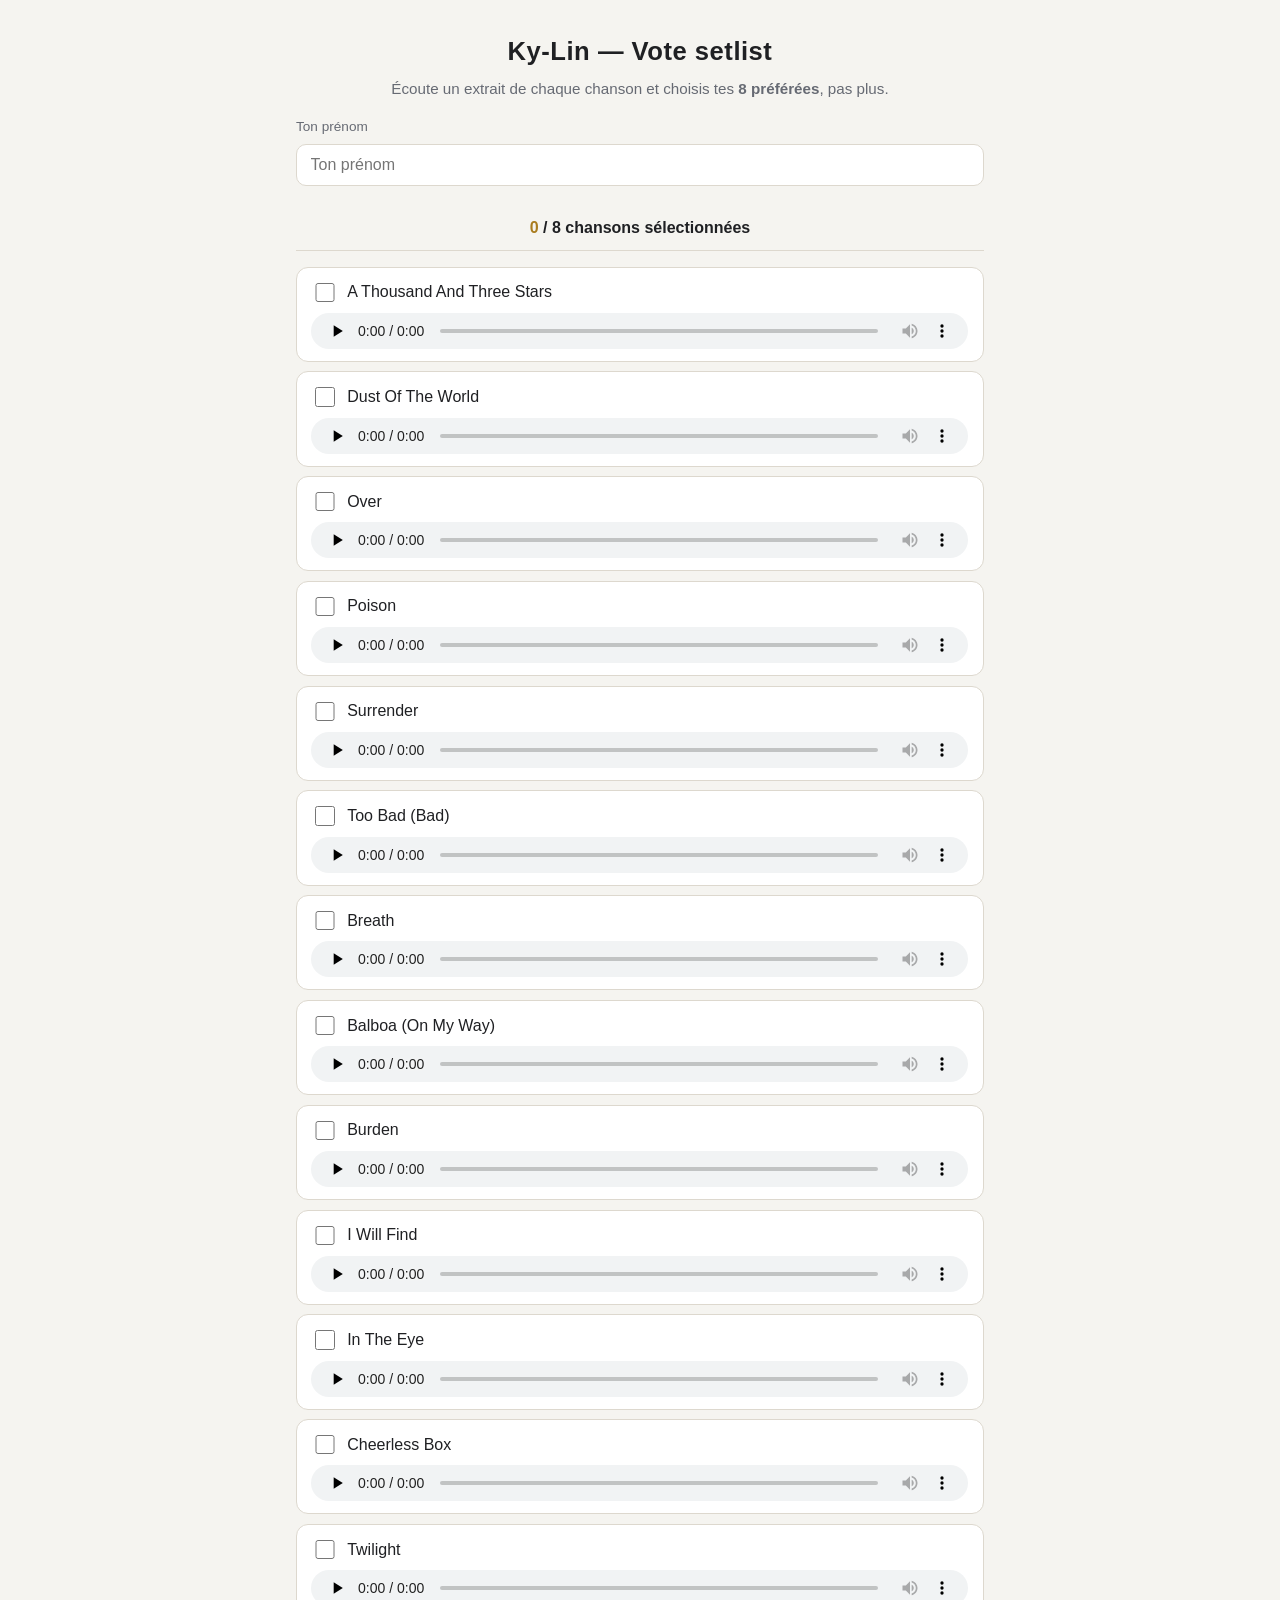
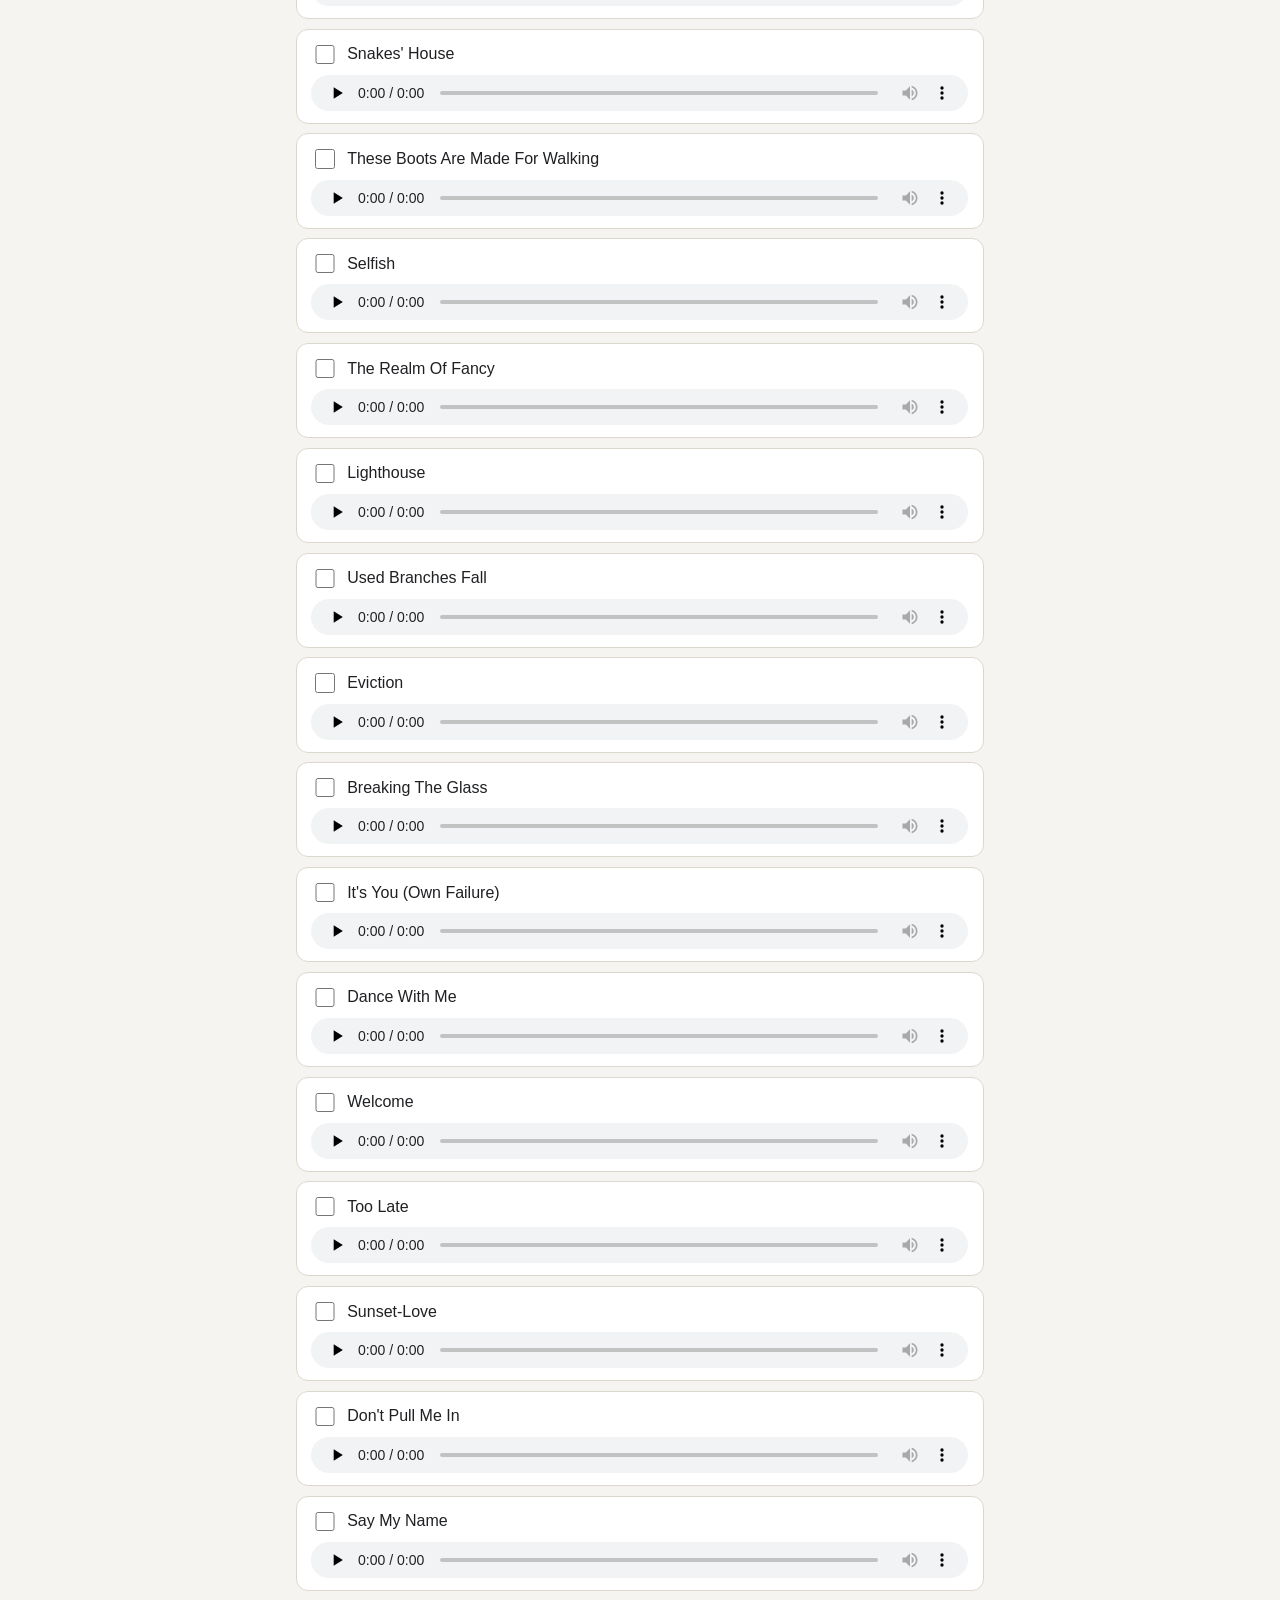
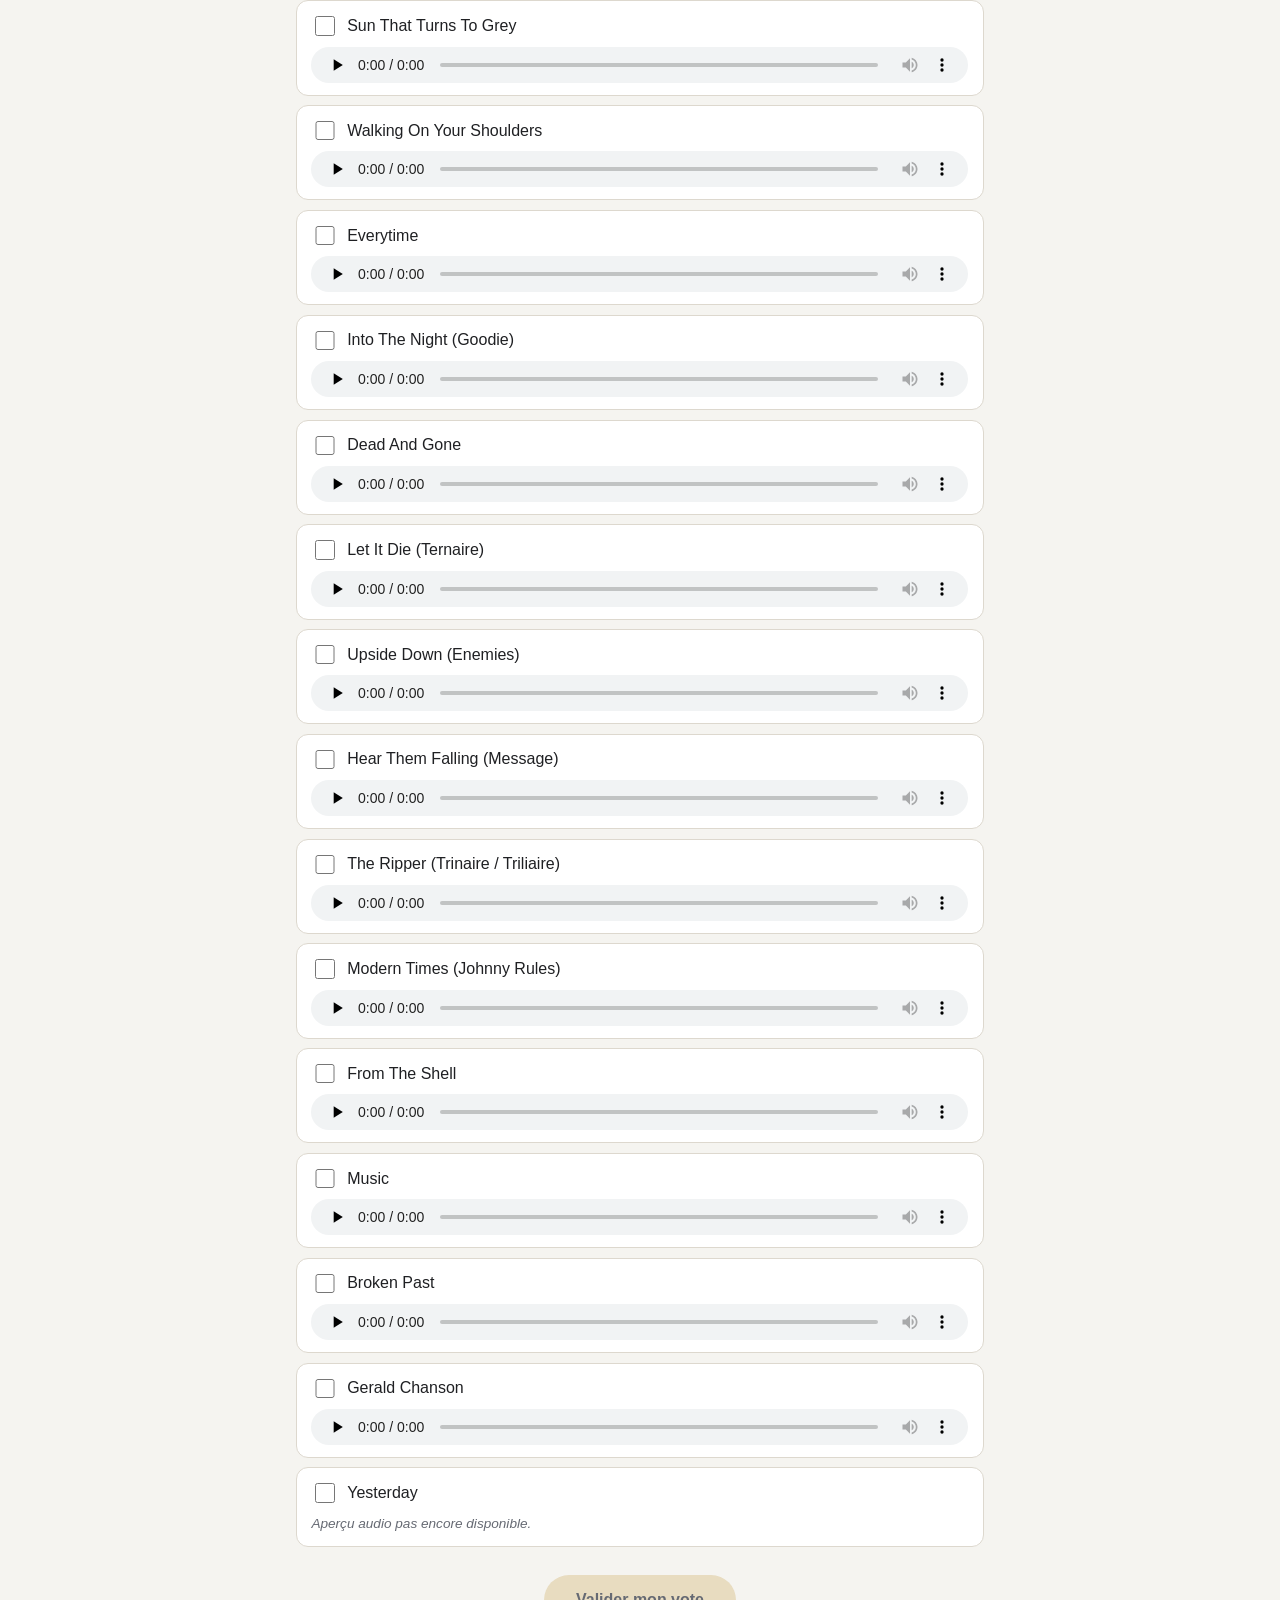
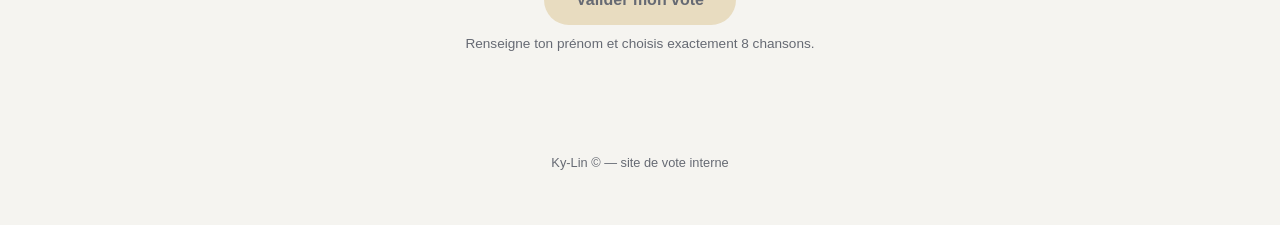
==== index.html @ 1014bf25 "Add files via upload" ====
<!DOCTYPE html>
<html lang="fr">
<head>
<meta charset="UTF-8">
<meta name="viewport" content="width=device-width, initial-scale=1.0">
<title>Ky-Lin — Vote setlist</title>
<link rel="stylesheet" href="style.css">
</head>
<body>
  <header class="page-header">
    <h1>Ky-Lin — Vote setlist</h1>
    <p class="subtitle">Écoute un extrait de chaque chanson et choisis tes <strong>8 préférées</strong>, pas plus.</p>
  </header>

  <main>
    <section class="name-section">
      <label for="prenom">Ton prénom</label>
      <input type="text" id="prenom" placeholder="Ton prénom" autocomplete="given-name">
    </section>

    <section class="counter-section" aria-live="polite">
      <span id="counter">0</span> / 8 chansons sélectionnées
    </section>

    <ul id="song-list" class="song-list"></ul>

    <section class="validate-section">
      <button id="validate-btn" disabled>Valider mon vote</button>
      <p id="validate-hint" class="hint">Renseigne ton prénom et choisis exactement 8 chansons.</p>
    </section>

    <section id="confirmation" class="confirmation hidden">
      <h2>Merci <span id="confirm-name"></span> !</h2>
      <p>Un nouvel onglet GitHub vient de s'ouvrir avec ton vote pré-rempli.</p>
      <p><strong>Vérifie que la page s'est bien ouverte, puis clique sur "Submit new issue" pour l'envoyer.</strong></p>
      <button id="reset-btn">Faire voter quelqu'un d'autre</button>
    </section>
  </main>

  <footer class="page-footer">
    <p>Ky-Lin © — site de vote interne</p>
  </footer>

  <script src="songs.js"></script>
  <script src="config.js"></script>
  <script src="app.js"></script>
</body>
</html>
---- style.css ----
:root {
  --bg: #0f1115;
  --surface: #1a1d24;
  --surface-alt: #23262f;
  --border: #313543;
  --text: #eef0f4;
  --text-dim: #9aa0ae;
  --accent: #e0b34d;
  --accent-dim: #7a6432;
  --danger: #d96c6c;
  font-family: -apple-system, BlinkMacSystemFont, "Segoe UI", Roboto, Helvetica, Arial, sans-serif;
}

@media (prefers-color-scheme: light) {
  :root {
    --bg: #f5f4f0;
    --surface: #ffffff;
    --surface-alt: #f0eee8;
    --border: #ddd8ce;
    --text: #1f2023;
    --text-dim: #666a73;
    --accent: #a97c1f;
    --accent-dim: #e8dcc0;
  }
}

* { box-sizing: border-box; }

body {
  margin: 0;
  background: var(--bg);
  color: var(--text);
  line-height: 1.5;
}

.page-header {
  padding: 2rem 1.25rem 1rem;
  text-align: center;
}

.page-header h1 {
  margin: 0 0 0.5rem;
  font-size: 1.6rem;
  letter-spacing: 0.02em;
}

.subtitle {
  color: var(--text-dim);
  margin: 0;
  font-size: 0.95rem;
}

main {
  max-width: 720px;
  margin: 0 auto;
  padding: 0 1rem 3rem;
}

.name-section {
  display: flex;
  flex-direction: column;
  gap: 0.4rem;
  margin-bottom: 1.25rem;
}

.name-section label {
  font-size: 0.85rem;
  color: var(--text-dim);
}

.name-section input {
  padding: 0.7rem 0.85rem;
  border-radius: 10px;
  border: 1px solid var(--border);
  background: var(--surface);
  color: var(--text);
  font-size: 1rem;
}

.counter-section {
  position: sticky;
  top: 0;
  z-index: 5;
  background: var(--bg);
  padding: 0.6rem 0;
  text-align: center;
  font-weight: 600;
  border-bottom: 1px solid var(--border);
  margin-bottom: 1rem;
}

#counter { color: var(--accent); }

.song-list {
  list-style: none;
  margin: 0;
  padding: 0;
  display: flex;
  flex-direction: column;
  gap: 0.6rem;
}

.song-row {
  background: var(--surface);
  border: 1px solid var(--border);
  border-radius: 12px;
  padding: 0.75rem 0.9rem;
  display: flex;
  flex-direction: column;
  gap: 0.5rem;
}

.song-label {
  display: flex;
  align-items: center;
  gap: 0.6rem;
  cursor: pointer;
}

.song-label input[type="checkbox"] {
  width: 1.2rem;
  height: 1.2rem;
  accent-color: var(--accent);
  flex-shrink: 0;
}

.song-label input[type="checkbox"]:disabled {
  opacity: 0.35;
  cursor: not-allowed;
}

.song-title {
  font-size: 1rem;
}

.song-row audio {
  width: 100%;
  height: 36px;
}

.no-audio-notice {
  margin: 0;
  font-size: 0.85rem;
  font-style: italic;
  color: var(--text-dim);
}

.validate-section {
  margin-top: 1.75rem;
  text-align: center;
}

button {
  font: inherit;
  border: none;
  border-radius: 999px;
  padding: 0.8rem 2rem;
  background: var(--accent);
  color: #1a1408;
  font-weight: 700;
  cursor: pointer;
  transition: opacity 0.15s ease, transform 0.1s ease;
}

button:hover:not(:disabled) { transform: translateY(-1px); }

button:disabled {
  background: var(--accent-dim);
  color: var(--text-dim);
  cursor: not-allowed;
}

.hint {
  margin-top: 0.6rem;
  font-size: 0.85rem;
  color: var(--text-dim);
}

.confirmation {
  text-align: center;
  padding: 2rem 1rem;
  background: var(--surface);
  border: 1px solid var(--border);
  border-radius: 14px;
}

.confirmation h2 { margin-top: 0; }

.confirmation button { margin-top: 1rem; }

.hidden { display: none !important; }

.page-footer {
  text-align: center;
  color: var(--text-dim);
  font-size: 0.8rem;
  padding: 1.5rem 0 2.5rem;
}
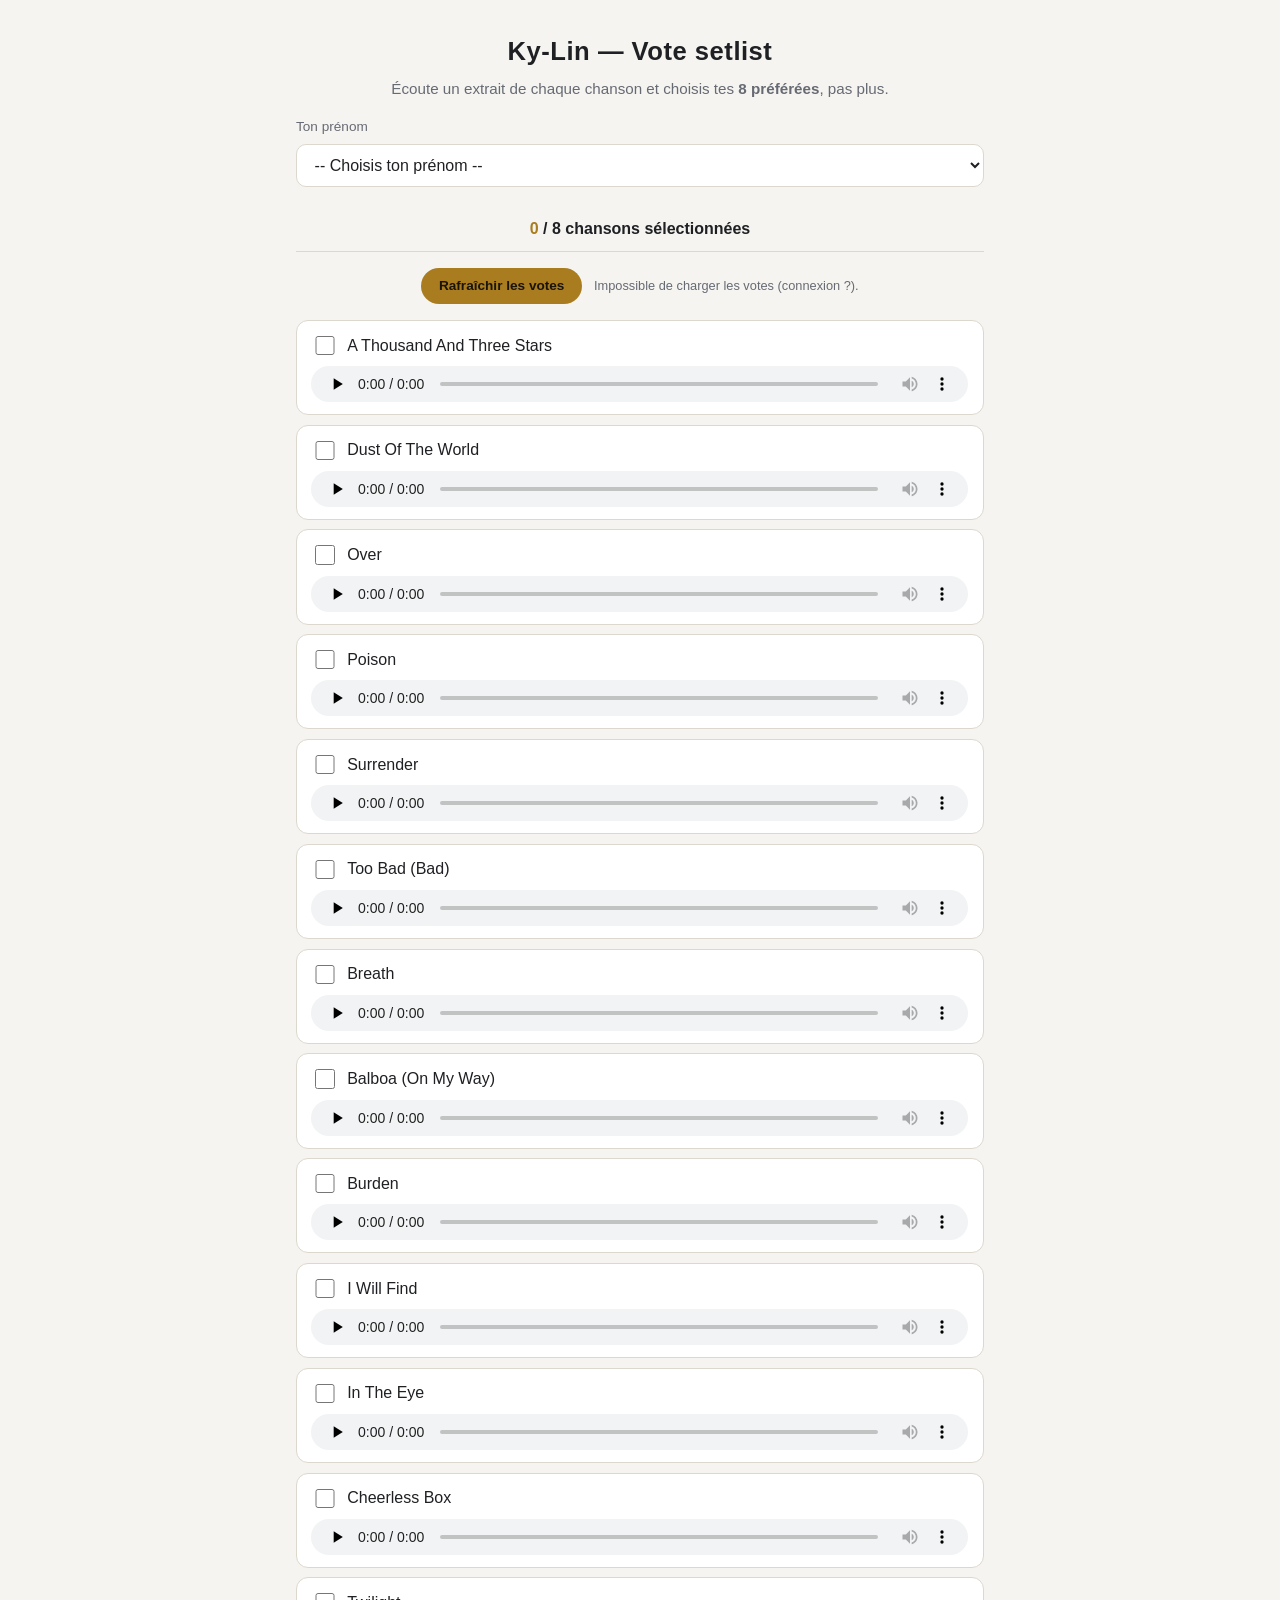
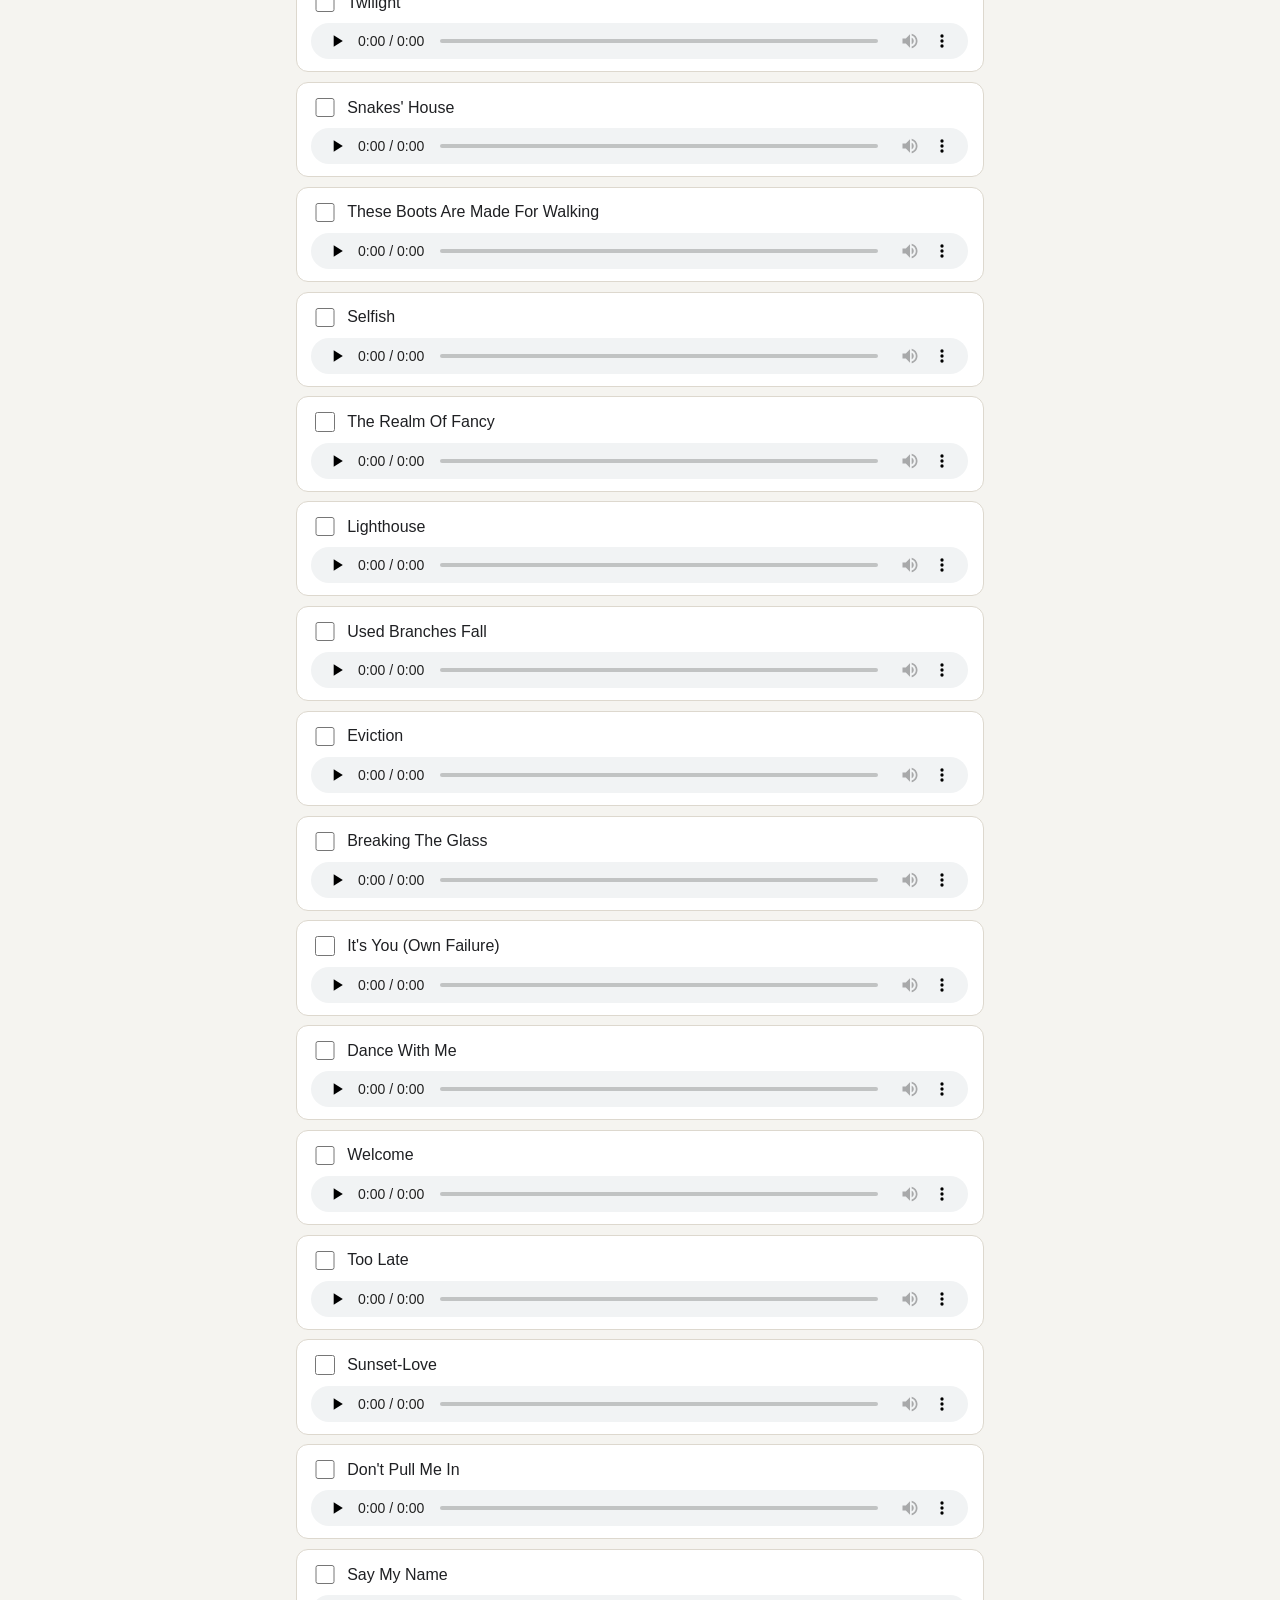
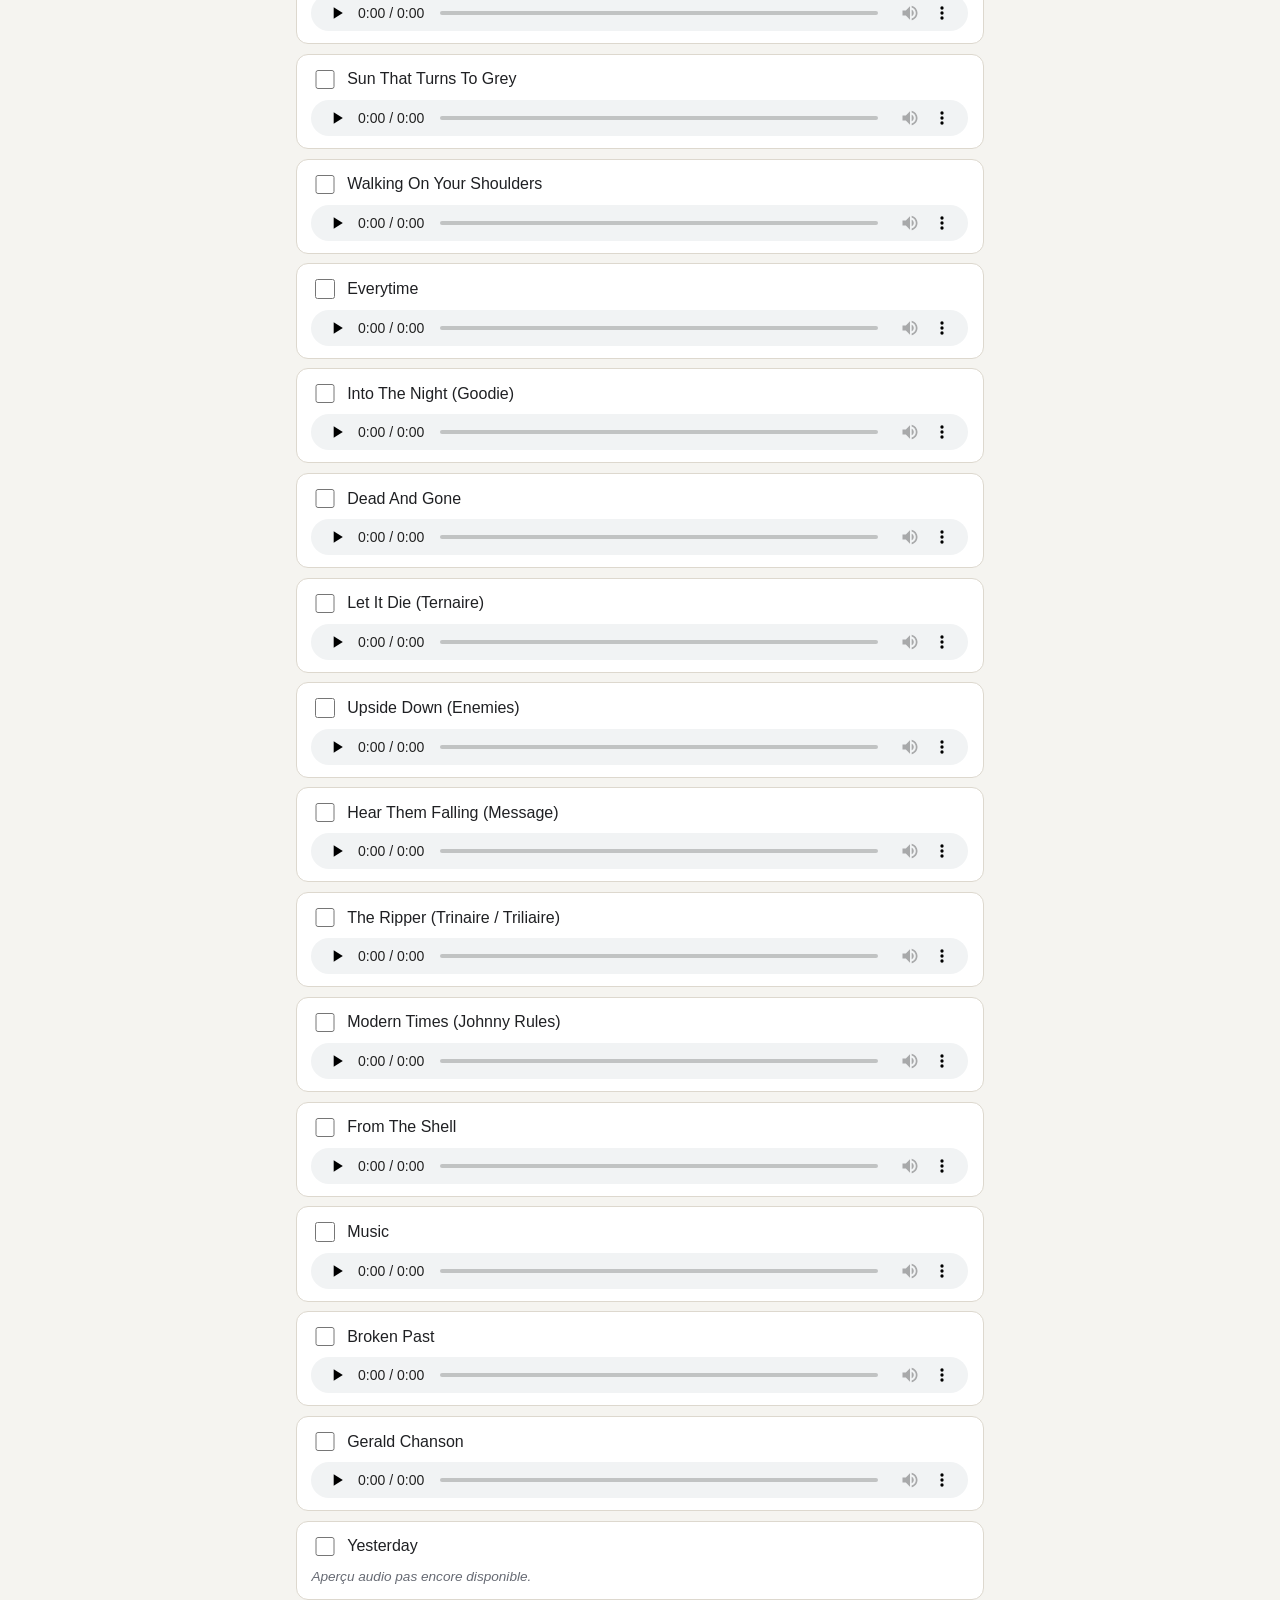
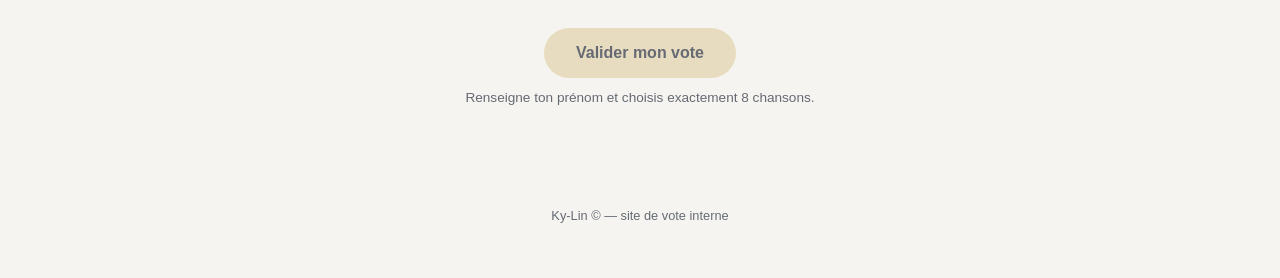
==== commit 70ee347e: "Add files via upload" ====
--- a/index.html
+++ b/index.html
@@ -15,11 +15,23 @@
   <main>
     <section class="name-section">
       <label for="prenom">Ton prénom</label>
-      <input type="text" id="prenom" placeholder="Ton prénom" autocomplete="given-name">
+      <select id="prenom">
+        <option value="">-- Choisis ton prénom --</option>
+        <option value="Nicolas">Nicolas</option>
+        <option value="Dany">Dany</option>
+        <option value="João">João</option>
+        <option value="David">David</option>
+        <option value="Gérald">Gérald</option>
+      </select>
     </section>
 
     <section class="counter-section" aria-live="polite">
       <span id="counter">0</span> / 8 chansons sélectionnées
+    </section>
+
+    <section class="results-bar">
+      <button id="refresh-results-btn" type="button">Rafraîchir les votes</button>
+      <span id="results-status" class="results-status"></span>
     </section>
 
     <ul id="song-list" class="song-list"></ul>
@@ -44,5 +56,6 @@
   <script src="songs.js"></script>
   <script src="config.js"></script>
   <script src="app.js"></script>
+  <script src="results.js"></script>
 </body>
 </html>
--- a/style.css
+++ b/style.css
@@ -68,7 +68,7 @@
   color: var(--text-dim);
 }
 
-.name-section input {
+.name-section select {
   padding: 0.7rem 0.85rem;
   border-radius: 10px;
   border: 1px solid var(--border);
@@ -90,6 +90,56 @@
 }
 
 #counter { color: var(--accent); }
+
+.results-bar {
+  display: flex;
+  align-items: center;
+  justify-content: center;
+  gap: 0.75rem;
+  flex-wrap: wrap;
+  margin-bottom: 1rem;
+}
+
+.results-bar button {
+  padding: 0.5rem 1.1rem;
+  font-size: 0.85rem;
+}
+
+.results-status {
+  font-size: 0.8rem;
+  color: var(--text-dim);
+}
+
+.vote-badges {
+  display: flex;
+  align-items: center;
+  flex-wrap: wrap;
+  gap: 0.35rem;
+}
+
+.vote-badges:empty {
+  display: none;
+}
+
+.vote-count {
+  font-size: 0.75rem;
+  color: var(--text-dim);
+  margin-right: 0.15rem;
+}
+
+.vote-badge {
+  display: inline-flex;
+  align-items: center;
+  justify-content: center;
+  width: 1.8rem;
+  height: 1.8rem;
+  border-radius: 50%;
+  color: #fff;
+  font-size: 0.7rem;
+  font-weight: 700;
+  letter-spacing: 0.02em;
+  cursor: default;
+}
 
 .song-list {
   list-style: none;
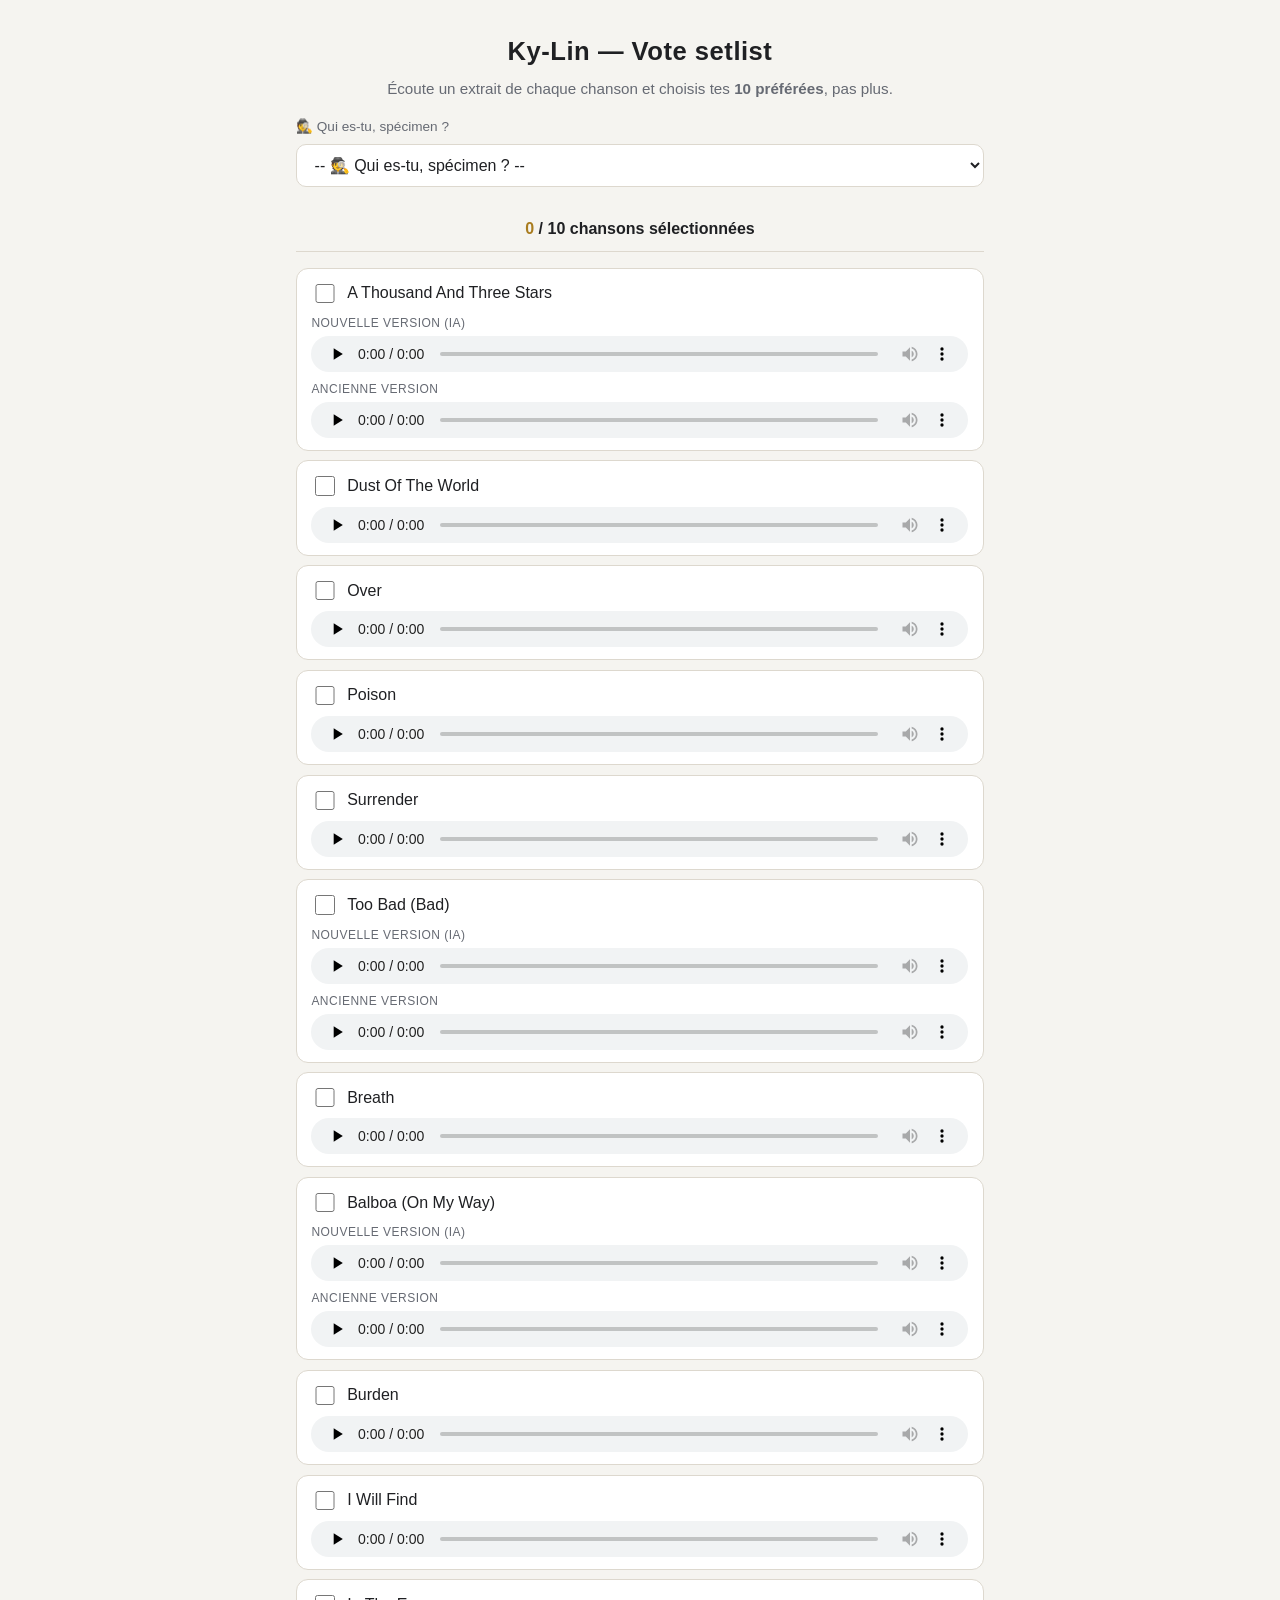
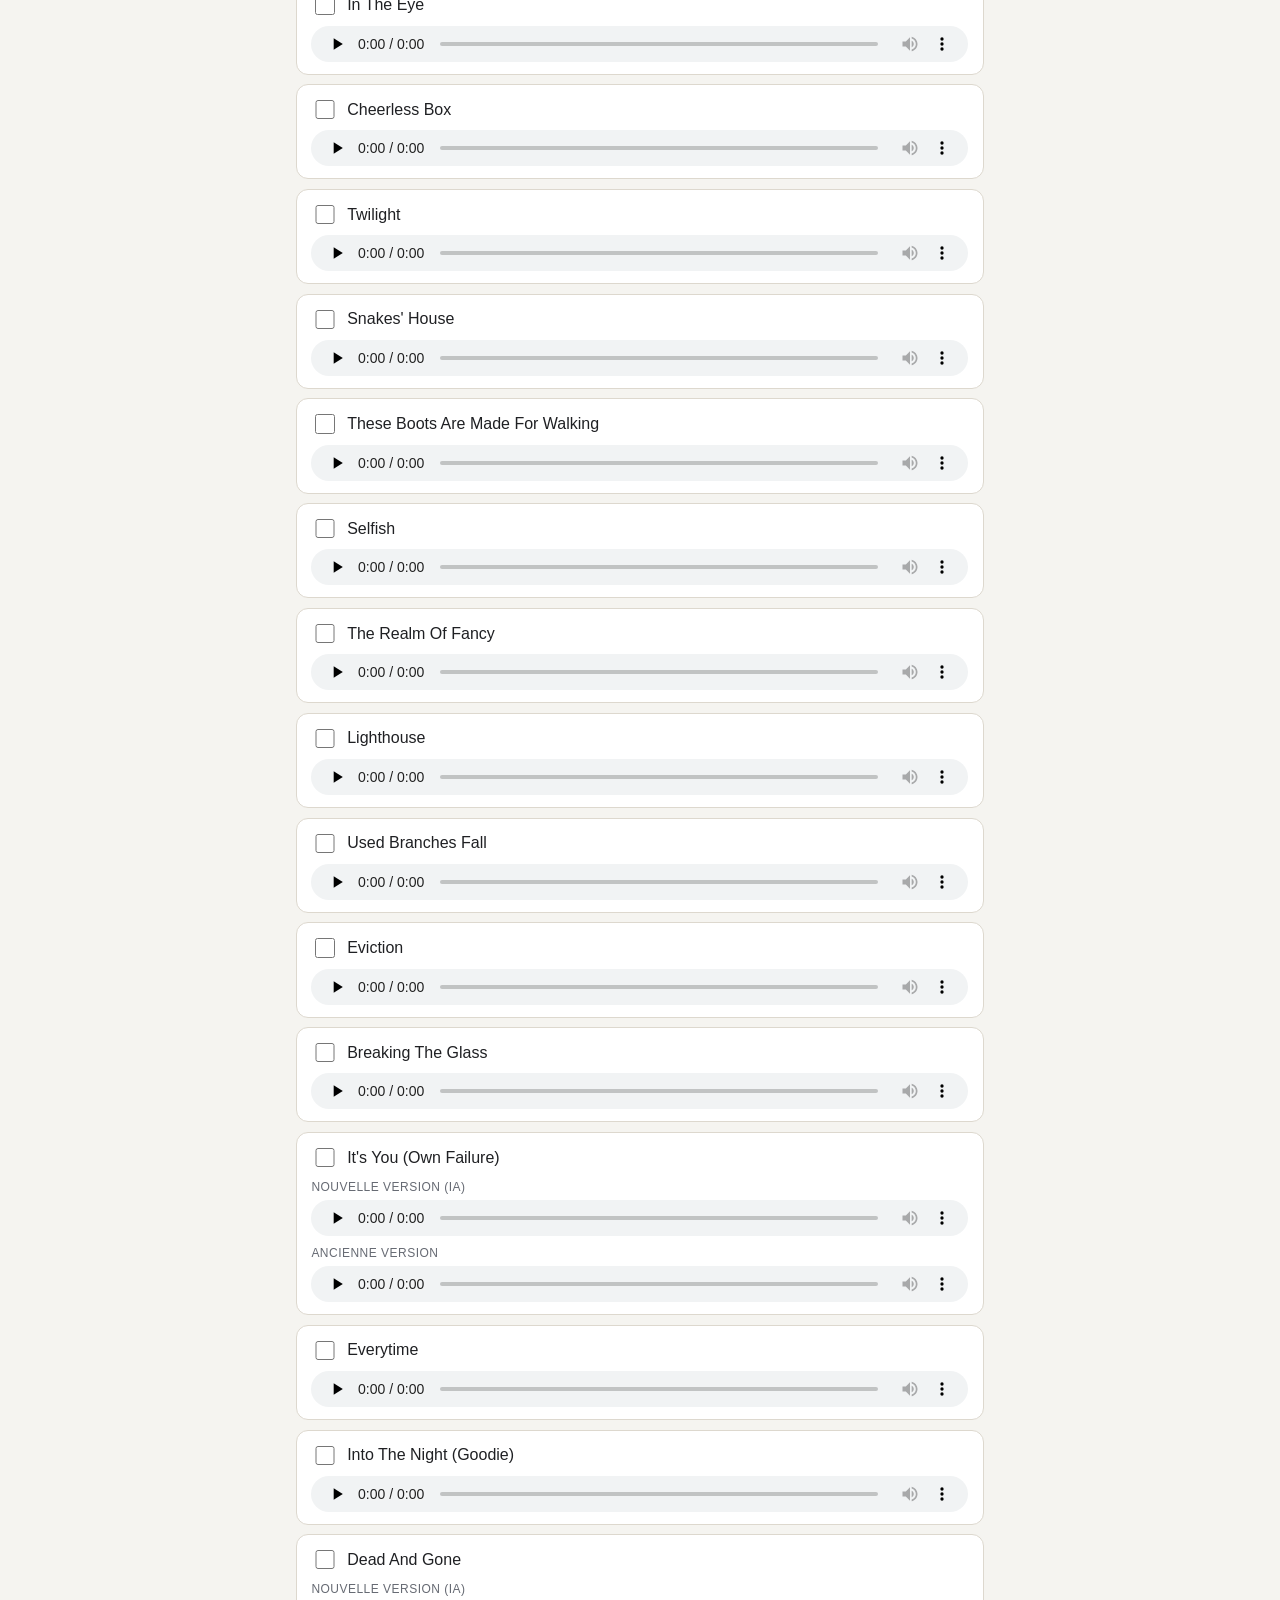
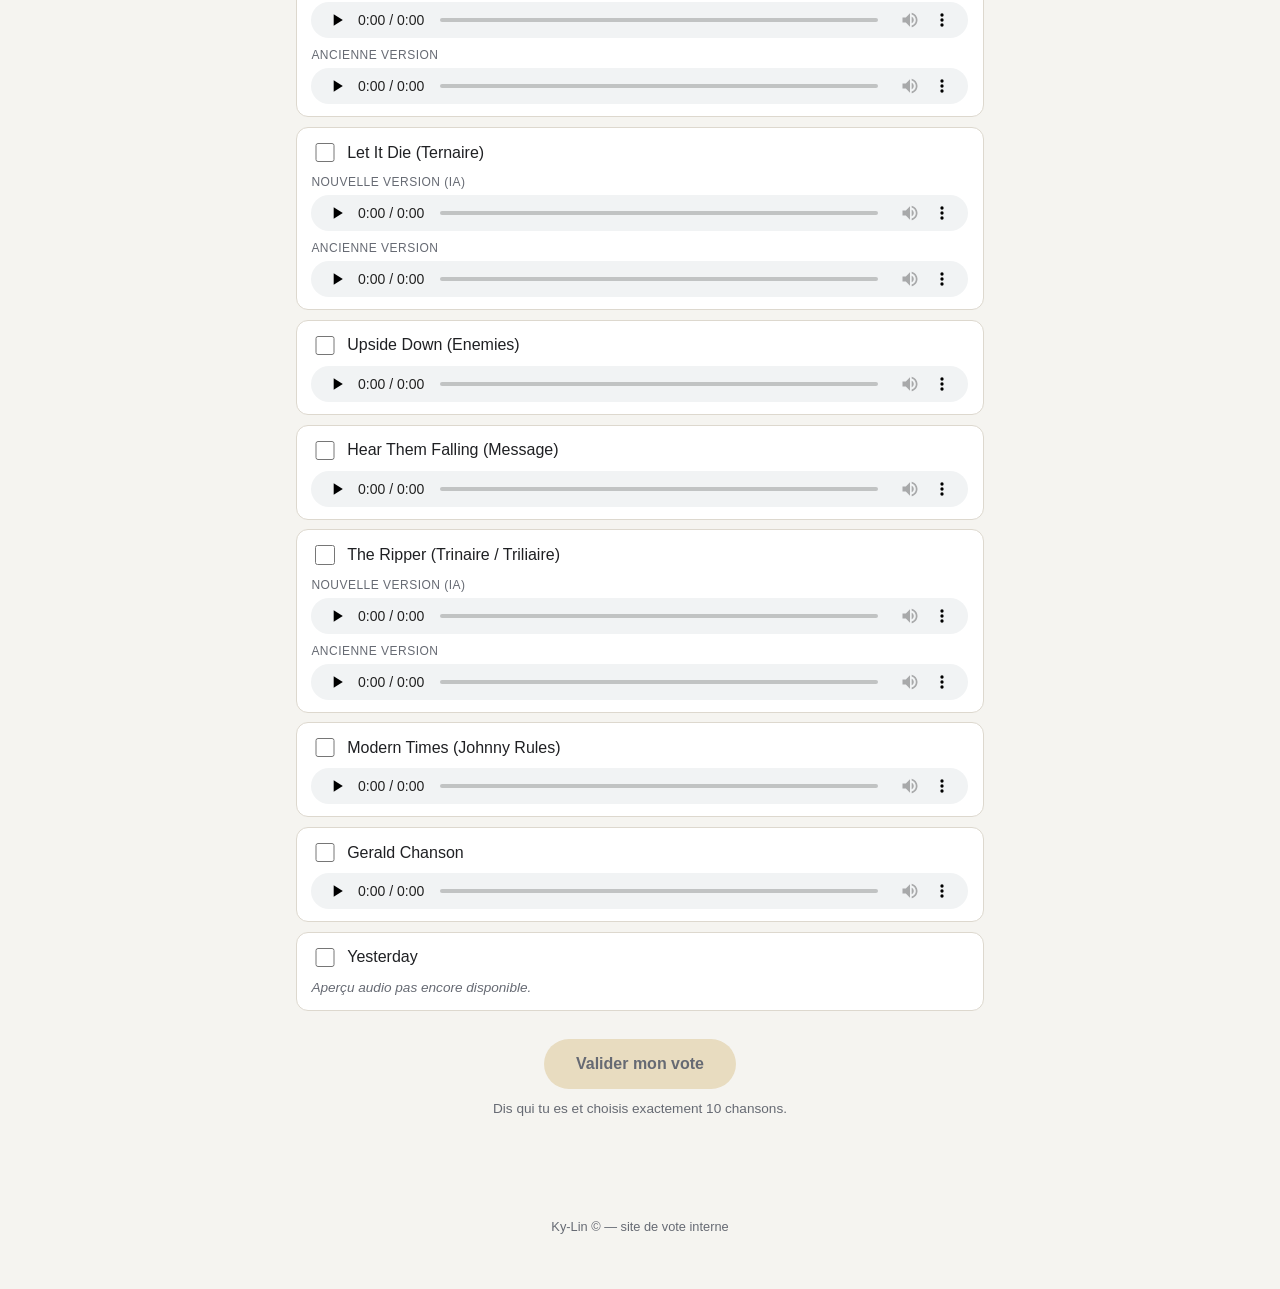
==== commit 73ecb074: "fait" ====
--- a/index.html
+++ b/index.html
@@ -9,14 +9,14 @@
 <body>
   <header class="page-header">
     <h1>Ky-Lin — Vote setlist</h1>
-    <p class="subtitle">Écoute un extrait de chaque chanson et choisis tes <strong>8 préférées</strong>, pas plus.</p>
+    <p class="subtitle">Écoute un extrait de chaque chanson et choisis tes <strong>10 préférées</strong>, pas plus.</p>
   </header>
 
   <main>
     <section class="name-section">
-      <label for="prenom">Ton prénom</label>
+      <label for="prenom">🕵️ Qui es-tu, spécimen ?</label>
       <select id="prenom">
-        <option value="">-- Choisis ton prénom --</option>
+        <option value="">-- 🕵️ Qui es-tu, spécimen ? --</option>
         <option value="Nicolas">Nicolas</option>
         <option value="Dany">Dany</option>
         <option value="João">João</option>
@@ -26,25 +26,37 @@
     </section>
 
     <section class="counter-section" aria-live="polite">
-      <span id="counter">0</span> / 8 chansons sélectionnées
+      <span id="counter">0</span> / 10 chansons sélectionnées
     </section>
 
-    <section class="results-bar">
-      <button id="refresh-results-btn" type="button">Rafraîchir les votes</button>
-      <span id="results-status" class="results-status"></span>
+    <section id="leaderboard" class="leaderboard hidden">
+      <h2>Classement actuel</h2>
+      <p id="results-status" class="results-status"></p>
+      <ol id="leaderboard-list"></ol>
     </section>
 
     <ul id="song-list" class="song-list"></ul>
 
     <section class="validate-section">
       <button id="validate-btn" disabled>Valider mon vote</button>
-      <p id="validate-hint" class="hint">Renseigne ton prénom et choisis exactement 8 chansons.</p>
+      <p id="validate-hint" class="hint">Dis qui tu es et choisis exactement 10 chansons.</p>
     </section>
 
     <section id="confirmation" class="confirmation hidden">
       <h2>Merci <span id="confirm-name"></span> !</h2>
-      <p>Un nouvel onglet GitHub vient de s'ouvrir avec ton vote pré-rempli.</p>
-      <p><strong>Vérifie que la page s'est bien ouverte, puis clique sur "Submit new issue" pour l'envoyer.</strong></p>
+
+      <div id="confirm-success" class="hidden">
+        <p>🎉 Ton vote est enregistré, le classement va se mettre à jour tout seul.</p>
+      </div>
+
+      <div id="confirm-fallback" class="hidden">
+        <p>Le vote n'a pas pu être enregistré automatiquement pour l'instant.</p>
+        <p><strong>Envoie-le comme ça, pour qu'on l'ajoute à la main :</strong></p>
+        <a id="wa-link" class="wa-button" href="#" target="_blank" rel="noopener">Envoyer sur WhatsApp</a>
+        <button id="copy-message-btn" type="button">Copier le message</button>
+        <p id="copy-status" class="hint"></p>
+      </div>
+
       <button id="reset-btn">Faire voter quelqu'un d'autre</button>
     </section>
   </main>
@@ -54,7 +66,7 @@
   </footer>
 
   <script src="songs.js"></script>
-  <script src="config.js"></script>
+  <script src="sheet-config.js"></script>
   <script src="app.js"></script>
   <script src="results.js"></script>
 </body>
--- a/style.css
+++ b/style.css
@@ -91,23 +91,75 @@
 
 #counter { color: var(--accent); }
 
-.results-bar {
-  display: flex;
-  align-items: center;
-  justify-content: center;
-  gap: 0.75rem;
-  flex-wrap: wrap;
-  margin-bottom: 1rem;
-}
-
-.results-bar button {
-  padding: 0.5rem 1.1rem;
-  font-size: 0.85rem;
-}
-
 .results-status {
   font-size: 0.8rem;
   color: var(--text-dim);
+  text-align: center;
+  margin: 0 0 0.75rem;
+}
+
+.leaderboard {
+  background: var(--surface);
+  border: 1px solid var(--border);
+  border-radius: 14px;
+  padding: 1rem 1.25rem 1.25rem;
+  margin-bottom: 1.5rem;
+}
+
+.leaderboard h2 {
+  margin: 0 0 0.75rem;
+  font-size: 1.05rem;
+  text-align: center;
+}
+
+#leaderboard-list {
+  margin: 0;
+  padding: 0 0 0 1.4rem;
+  display: flex;
+  flex-direction: column;
+  gap: 0.5rem;
+}
+
+#leaderboard-list li {
+  display: flex;
+  align-items: center;
+  justify-content: space-between;
+  flex-wrap: wrap;
+  gap: 0.5rem;
+  padding: 0.3rem 0;
+  border-bottom: 1px solid var(--border);
+}
+
+#leaderboard-list li:last-child {
+  border-bottom: none;
+}
+
+#leaderboard-list li.leaderboard-top {
+  background: color-mix(in srgb, var(--accent) 12%, transparent);
+  border-radius: 8px;
+  padding: 0.3rem 0.5rem;
+  margin: 0 -0.5rem;
+}
+
+.leaderboard-rank {
+  font-weight: 700;
+  color: var(--accent);
+  min-width: 1.5rem;
+}
+
+.leaderboard-divider {
+  list-style: none;
+  text-align: center;
+  color: var(--text-dim);
+  font-size: 0.8rem;
+  font-style: italic;
+  padding: 0.4rem 0 !important;
+  border-bottom: none !important;
+}
+
+.leaderboard-title {
+  font-weight: 600;
+  flex: 1;
 }
 
 .vote-badges {
@@ -131,14 +183,15 @@
   display: inline-flex;
   align-items: center;
   justify-content: center;
-  width: 1.8rem;
+  padding: 0 0.5rem;
   height: 1.8rem;
-  border-radius: 50%;
+  border-radius: 999px;
   color: #fff;
   font-size: 0.7rem;
   font-weight: 700;
   letter-spacing: 0.02em;
   cursor: default;
+  white-space: nowrap;
 }
 
 .song-list {
@@ -181,6 +234,19 @@
 
 .song-title {
   font-size: 1rem;
+}
+
+.audio-wrapper {
+  display: flex;
+  flex-direction: column;
+  gap: 0.25rem;
+}
+
+.audio-label {
+  font-size: 0.75rem;
+  color: var(--text-dim);
+  text-transform: uppercase;
+  letter-spacing: 0.04em;
 }
 
 .song-row audio {
@@ -236,7 +302,30 @@
 
 .confirmation h2 { margin-top: 0; }
 
-.confirmation button { margin-top: 1rem; }
+.confirmation button,
+.confirmation .wa-button {
+  margin-top: 1rem;
+}
+
+.wa-button {
+  display: inline-block;
+  text-decoration: none;
+  border-radius: 999px;
+  padding: 0.8rem 2rem;
+  background: #25d366;
+  color: #06210f;
+  font-weight: 700;
+  transition: transform 0.1s ease;
+}
+
+.wa-button:hover { transform: translateY(-1px); }
+
+#copy-message-btn {
+  margin-left: 0.6rem;
+  background: var(--surface-alt);
+  color: var(--text);
+  border: 1px solid var(--border);
+}
 
 .hidden { display: none !important; }
 
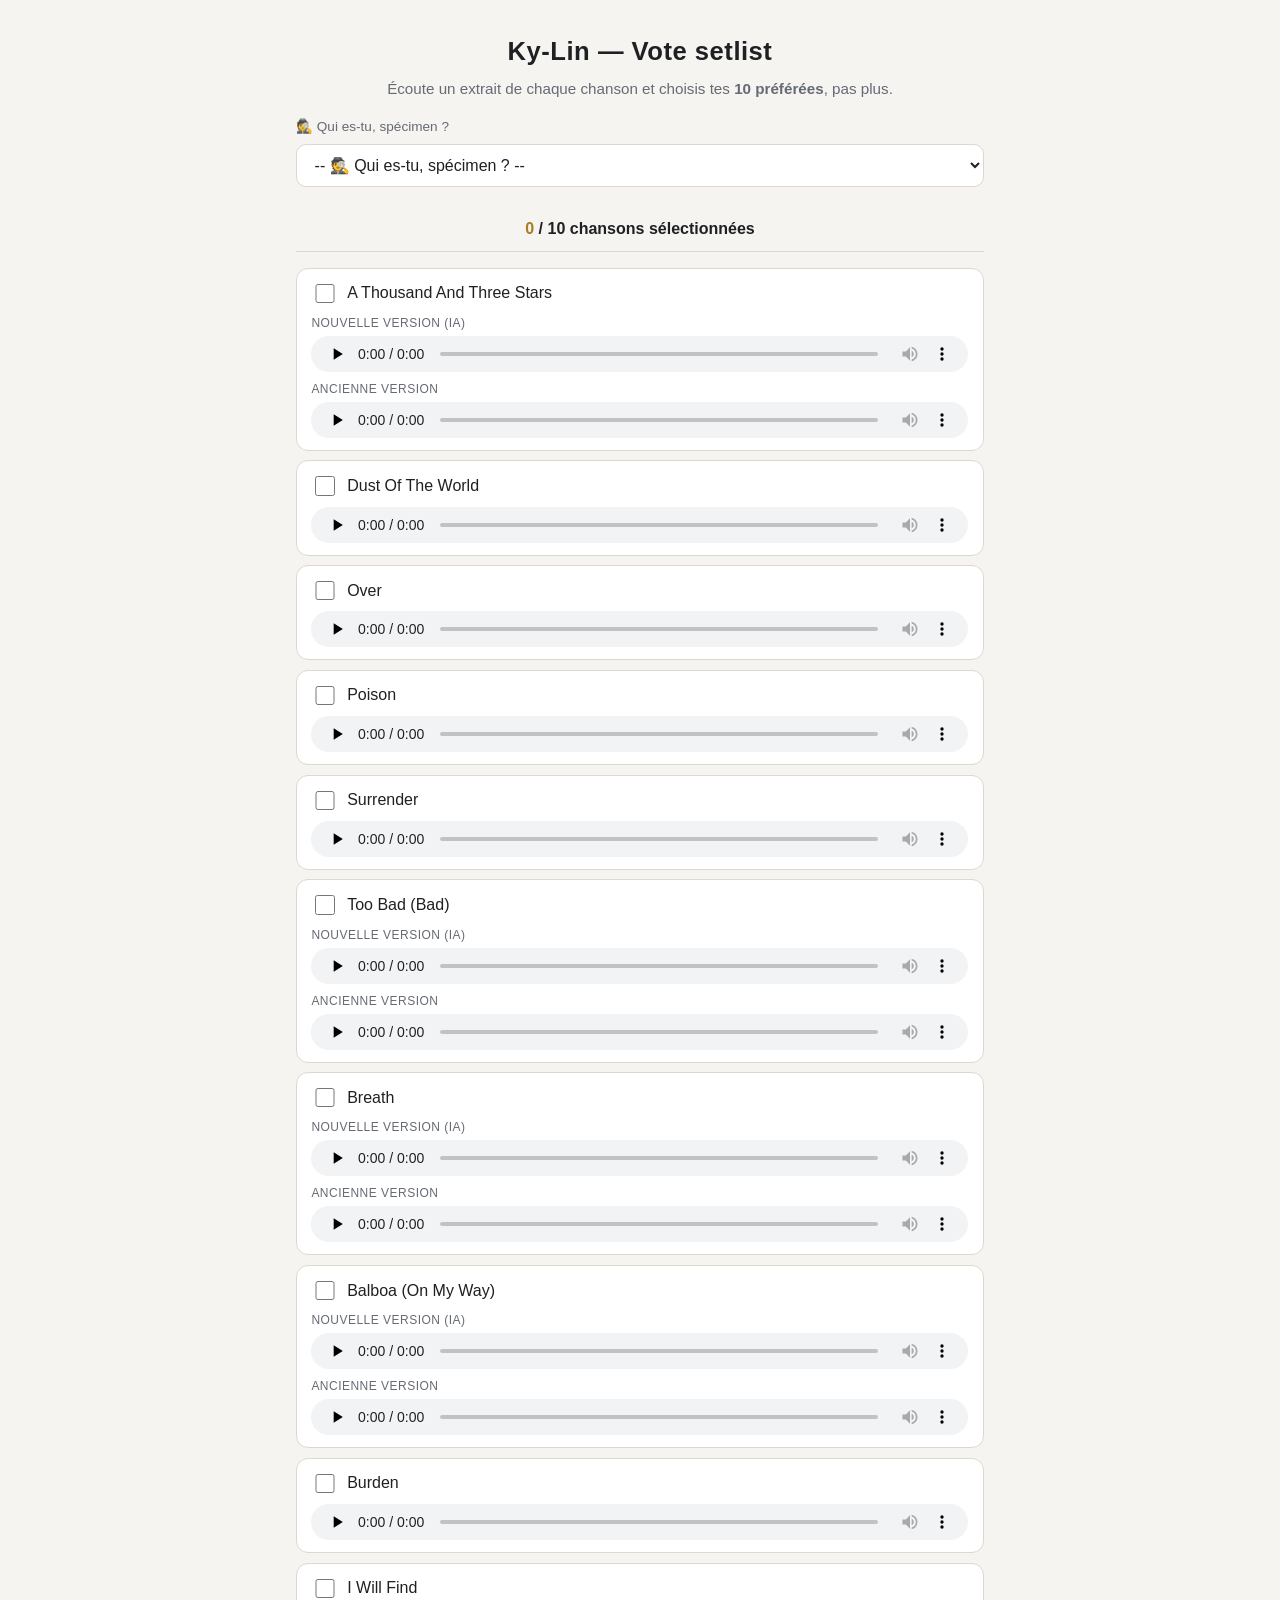
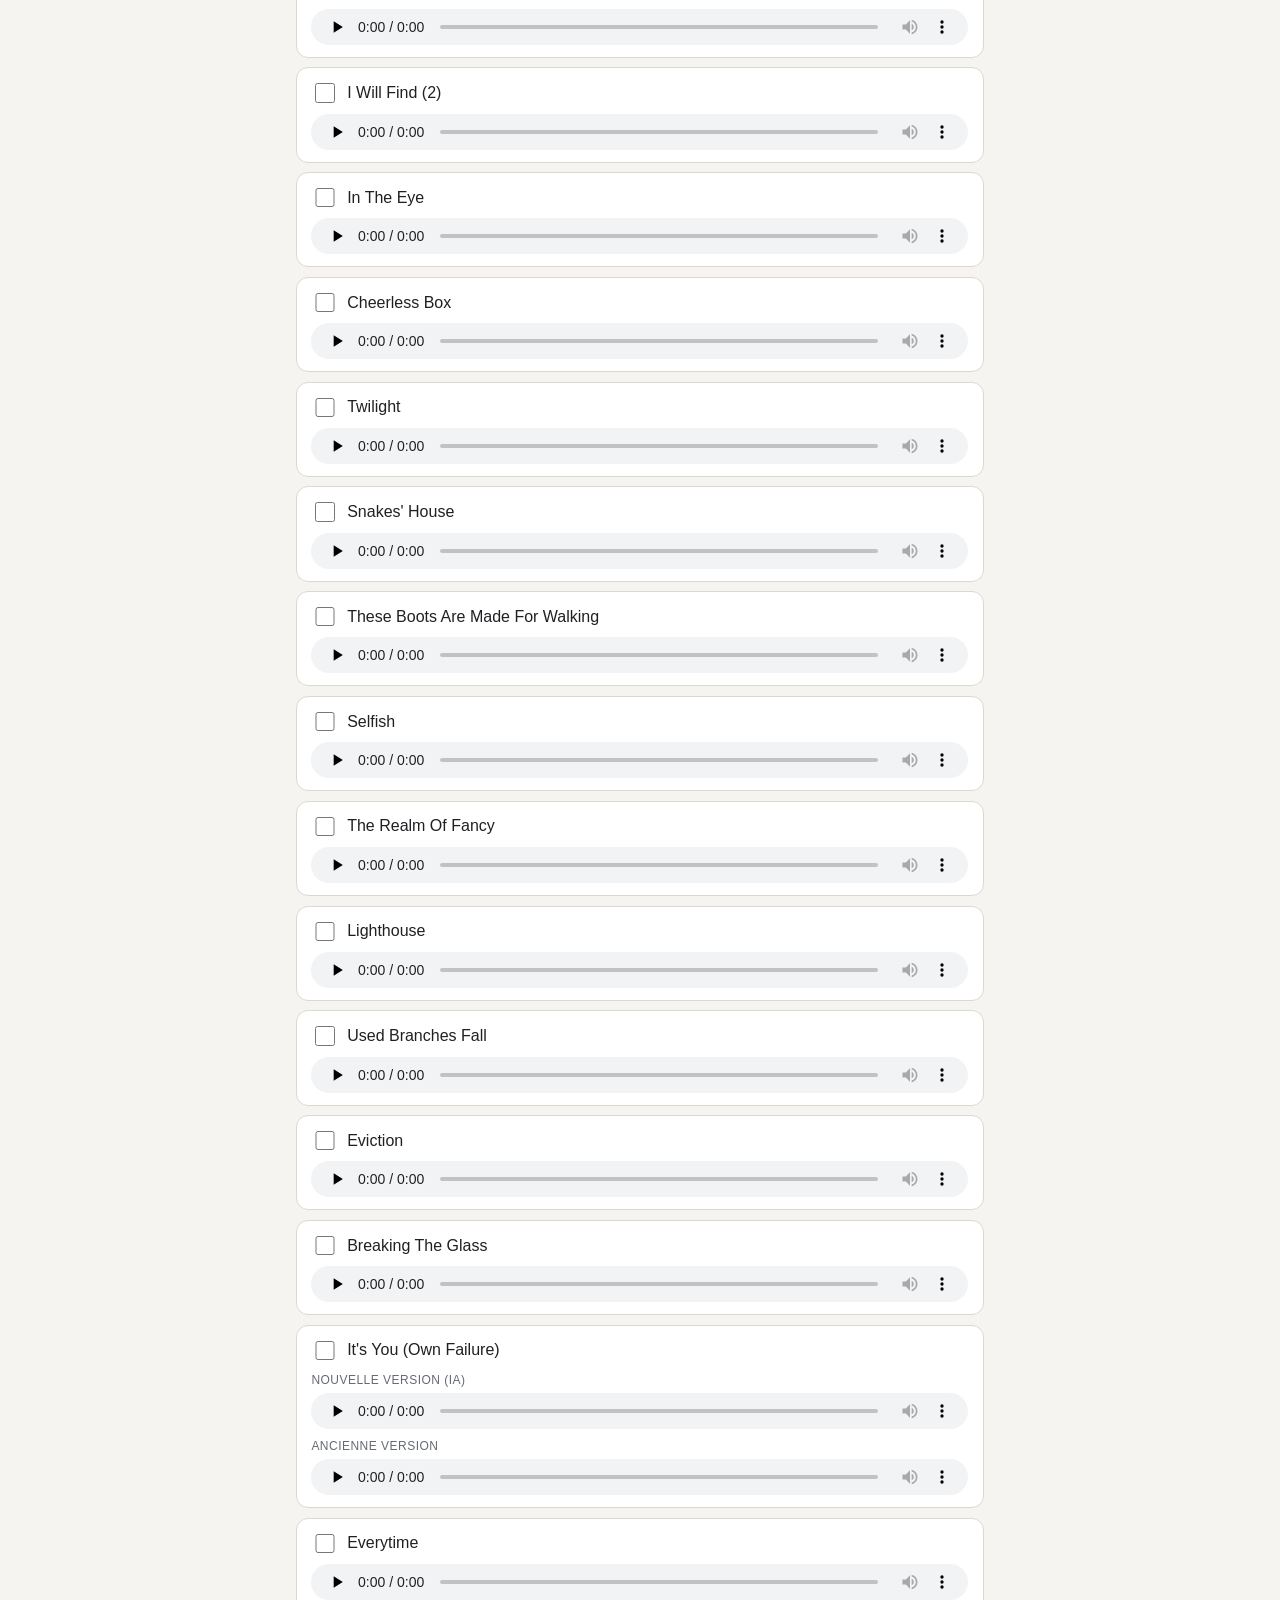
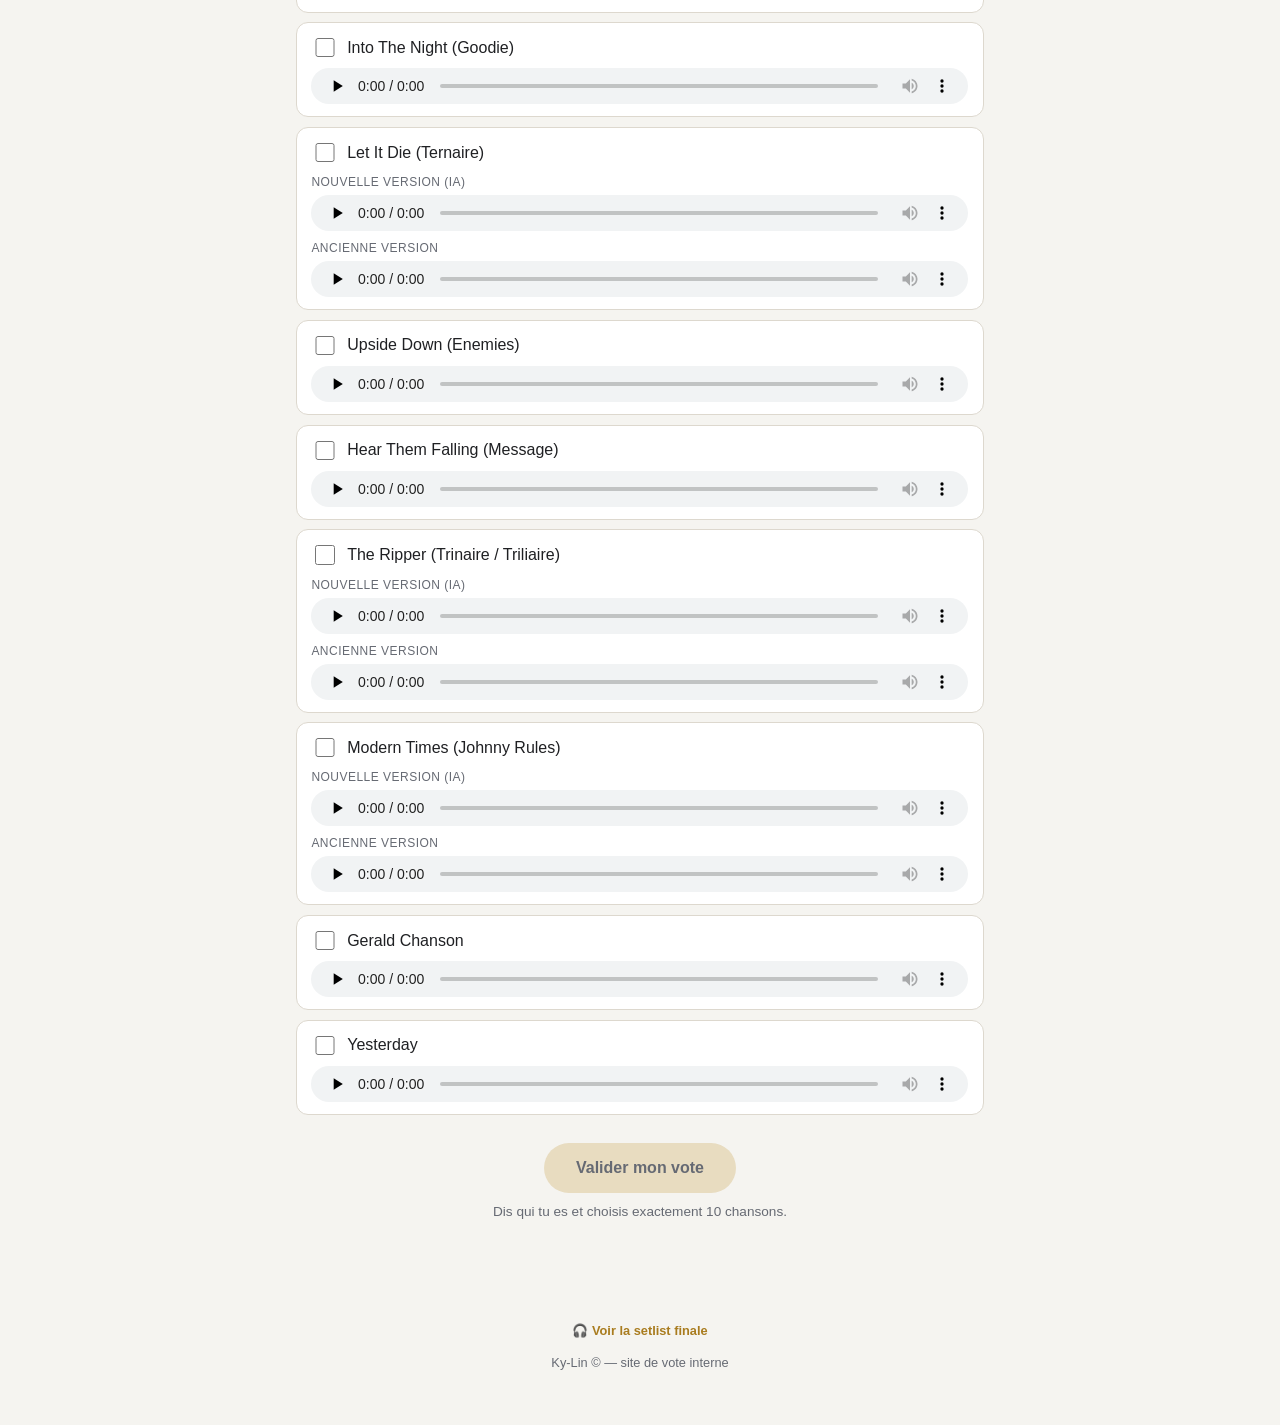
==== commit 6667d774: "Add files via upload" ====
--- a/index.html
+++ b/index.html
@@ -53,6 +53,7 @@
         <p>Le vote n'a pas pu être enregistré automatiquement pour l'instant.</p>
         <p><strong>Envoie-le comme ça, pour qu'on l'ajoute à la main :</strong></p>
         <a id="wa-link" class="wa-button" href="#" target="_blank" rel="noopener">Envoyer sur WhatsApp</a>
+        <a id="email-link" class="email-button" href="#">Envoyer par e-mail</a>
         <button id="copy-message-btn" type="button">Copier le message</button>
         <p id="copy-status" class="hint"></p>
       </div>
@@ -62,6 +63,7 @@
   </main>
 
   <footer class="page-footer">
+    <p><a href="playlist.html">🎧 Voir la setlist finale</a></p>
     <p>Ky-Lin © — site de vote interne</p>
   </footer>
 
--- a/style.css
+++ b/style.css
@@ -303,22 +303,37 @@
 .confirmation h2 { margin-top: 0; }
 
 .confirmation button,
-.confirmation .wa-button {
+.confirmation .wa-button,
+.confirmation .email-button {
   margin-top: 1rem;
 }
 
-.wa-button {
+.wa-button,
+.email-button {
   display: inline-block;
   text-decoration: none;
   border-radius: 999px;
   padding: 0.8rem 2rem;
+  font-weight: 700;
+  transition: transform 0.1s ease;
+}
+
+.wa-button {
   background: #25d366;
   color: #06210f;
-  font-weight: 700;
-  transition: transform 0.1s ease;
-}
-
-.wa-button:hover { transform: translateY(-1px); }
+}
+
+.email-button {
+  margin-left: 0.6rem;
+  background: var(--surface-alt);
+  color: var(--text);
+  border: 1px solid var(--border);
+}
+
+.wa-button:hover,
+.email-button:hover {
+  transform: translateY(-1px);
+}
 
 #copy-message-btn {
   margin-left: 0.6rem;
@@ -335,3 +350,11 @@
   font-size: 0.8rem;
   padding: 1.5rem 0 2.5rem;
 }
+
+.page-footer a {
+  color: var(--accent);
+  text-decoration: none;
+  font-weight: 600;
+}
+
+.page-footer a:hover { text-decoration: underline; }
